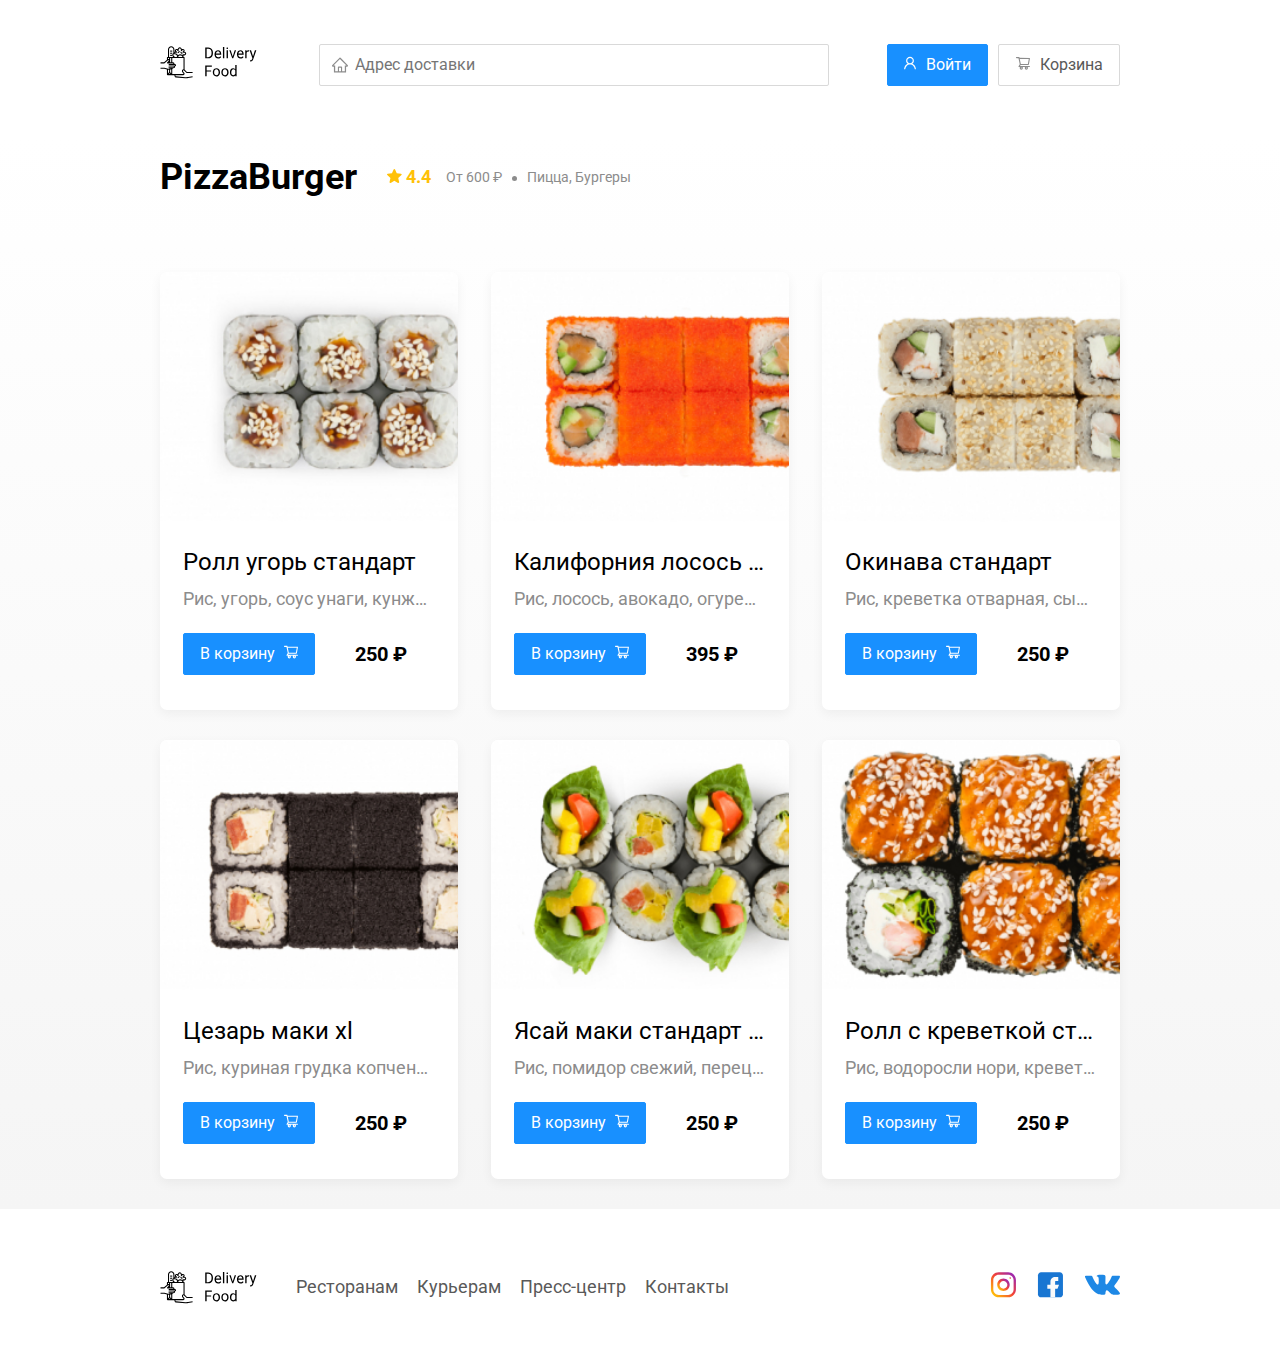
==== restaurant.html @ ac610795 "created restaurant.html" ====
<!DOCTYPE html>
<html lang="ru">
  <head>
    <meta charset="UTF-8" />
    <meta http-equiv="X-UA-Compatible" content="IE=edge" />
    <meta name="viewport" content="width=device-width, initial-scale=1.0" />
    <link rel="stylesheet" href="css/style.css" />
    <link rel="preconnect" href="https://fonts.googleapis.com" />
    <link rel="preconnect" href="https://fonts.gstatic.com" crossorigin />
    <link
      href="https://fonts.googleapis.com/css2?family=Roboto:wght@400;700&display=swap"
      rel="stylesheet"
    />
    <link rel="stylesheet" href="css\normalize.css" />
    <title>PizzaBurger - доставка еды на дом</title>
  </head>
  <body>
    <div class="container">
      <header class="header">
        <a href="index.html" class="logo">
          <img src="img\logo.svg" alt="Logo" class="logo" />
        </a>
        <input
          type="text"
          class="input input-address"
          placeholder="Адрес доставки"
        />
        <div class="buttons">
          <button class="button button-primary">
            <img src="img/user.svg" alt="User" class="button-icon" />
            <span class="button-text">Войти</span>
          </button>
          <button class="button">
            <img
              src="img/shopping-card.svg"
              alt="Shopping card"
              class="button-icon"
            />
            <span class="button-text">Корзина</span>
          </button>
        </div>
      </header>
    </div>
    <!-- /.container -->

    <main class="main">
      <div class="container">

        <sectiom class="restaurants">
          <div class="section-heading">
            <h2 class="section-title">PizzaBurger</h2>
            <div class="card-info">
              <div class="rating">
                <img
                  src="img/rating.svg"
                  alt="Rating"
                  class="rating-star"
                />
                4.4
              </div>
              <div class="price">От 600 ₽</div>
              <div class="category">Пицца, Бургеры</div>
            </div>
            <!-- /.card-info -->
          </div>
          <div class="cards">
            <div class="card">
              <img src="img/roll-ugor-standart.jpg" alt="Image" class="card-image" />
              <div class="card-text">
                <div class="card-heading">
                  <h3 class="card-title card-title-reg">Ролл угорь стандарт</h3>
                </div>
                <!-- /.card-heading -->
                <div class="card-info">
                  <div class="ingredients">Рис, угорь, соус унаги, кунжут, водоросли нори.</div>
                </div>
                <!-- /.card-info -->
                <div class="card-buttons">
                  <button class="button button-primary">
                    <span class="button-card-text">В корзину</span>
                    <img src="img/shopping-card-white.svg" alt="Shopping-card" class="button-card-image">
                  </button>
                  <strong class="card-price-bold">250 ₽</strong>
                </div>
              </div>
            </div>
            <!-- /.card -->

            <div class="card">
              <img src="img/california-losos-standart.jpg" alt="Image" class="card-image" />
              <div class="card-text">
                <div class="card-heading">
                  <h3 class="card-title card-title-reg">Калифорния лосось стандарт</h3>
                </div>
                <!-- /.card-heading -->
                <div class="card-info">
                  <div class="ingredients">Рис, лосось, авокадо, огурец, майонез, икра масаго, водоросли нори.</div>
                </div>
                <!-- /.card-info -->
                <div class="card-buttons">
                  <button class="button button-primary">
                    <span class="button-card-text">В корзину</span>
                    <img src="img/shopping-card-white.svg" alt="Shopping-card" class="button-card-image">
                  </button>
                  <strong class="card-price-bold">395 ₽</strong>
                </div>
              </div>
            </div>
            <!-- /.card -->

            <div class="card">
              <img src="img/okinava-standart.jpg" alt="Image" class="card-image" />
              <div class="card-text">
                <div class="card-heading">
                  <h3 class="card-title card-title-reg">Окинава стандарт</h3>
                </div>
                <!-- /.card-heading -->
                <div class="card-info">
                  <div class="ingredients"> Рис, креветка отварная, сыр сливочный, лосось, огурец свежий.</div>
                </div>
                <!-- /.card-info -->
                <div class="card-buttons">
                  <button class="button button-primary">
                    <span class="button-card-text">В корзину</span>
                    <img src="img/shopping-card-white.svg" alt="Shopping-card" class="button-card-image">
                  </button>
                  <strong class="card-price-bold">250 ₽</strong>
                </div>
              </div>
            </div>
            <!-- /.card -->

            <div class="card">
              <img src="img/caesar-maki-xl.jpg" alt="Image" class="card-image" />
              <div class="card-text">
                <div class="card-heading">
                  <h3 class="card-title card-title-reg">Цезарь маки хl</h3>
                </div>
                <!-- /.card-heading -->
                <div class="card-info">
                  <div class="ingredients">Рис, куриная грудка копченая, икра масаго, томат, айсберг, соус цезарь.</div>
                </div>
                <!-- /.card-info -->
                <div class="card-buttons">
                  <button class="button button-primary">
                    <span class="button-card-text">В корзину</span>
                    <img src="img/shopping-card-white.svg" alt="Shopping-card" class="button-card-image">
                  </button>
                  <strong class="card-price-bold">250 ₽</strong>
                </div>
              </div>
            </div>
            <!-- /.card -->

            <div class="card">
              <img src="img/yasay-maki-standart.jpg" alt="Image" class="card-image" />
              <div class="card-text">
                <div class="card-heading">
                  <h3 class="card-title card-title-reg">Ясай маки стандарт 185 г</h3>
                </div>
                <!-- /.card-heading -->
                <div class="card-info">
                  <div class="ingredients">Рис, помидор свежий, перец болгарский, авокадо, огурец, айсберг.</div>
                </div>
                <!-- /.card-info -->
                <div class="card-buttons">
                  <button class="button button-primary">
                    <span class="button-card-text">В корзину</span>
                    <img src="img/shopping-card-white.svg" alt="Shopping-card" class="button-card-image">
                  </button>
                  <strong class="card-price-bold">250 ₽</strong>
                </div>
              </div>
            </div>
            <!-- /.card -->

            <div class="card">
              <img src="img/roll-s-krevetkoy-standart.jpg" alt="Image" class="card-image" />
              <div class="card-text">
                <div class="card-heading">
                  <h3 class="card-title card-title-reg">Ролл с креветкой стандарт</h3>
                </div>
                <!-- /.card-heading -->
                <div class="card-info">
                  <div class="ingredients">Рис, водоросли нори, креветки отварные, сыр сливочный, огурцы</div>
                </div>
                <!-- /.card-info -->
                <div class="card-buttons">
                  <button class="button button-primary">
                    <span class="button-card-text">В корзину</span>
                    <img src="img/shopping-card-white.svg" alt="Shopping-card" class="button-card-image">
                  </button>
                  <strong class="card-price-bold">250 ₽</strong>
                </div>
              </div>
            </div>
            <!-- /.card -->
          </div>
          <!-- /.cards -->
        </sectiom>
      </div>
      <!-- /.container -->
    </main>

    <footer class="footer">
      <div class="container">
        <div class="footer-block">
          <img src="img/logo.svg" alt="Logo" class="logo footer-logo" />
          <nav class="footer-nav">
            <a href="#" class="footer-link">Ресторанам </a>
            <a href="#" class="footer-link">Курьерам</a>
            <a href="#" class="footer-link">Пресс-центр</a>
            <a href="#" class="footer-link">Контакты</a>
          </nav>
          <div class="social-links">
            <a href="#" class="social-link"><img src="img/instagram.svg" alt="Instagram" /></a>
            <a href="#" class="social-link"><img src="img/fb.svg" alt="Facebook" /></a>
            <a href="#" class="social-link"><img src="img/vk.svg" alt="VK" /></a>
          </div>
          <!-- /.social-links -->
        </div>
        <!-- /.footer-block -->
      </div>
      <!-- /.container -->
    </footer>
  </body>
</html>
---- css/style.css ----
* {
  box-sizing: border-box;
}
body {
  font-family: 'Roboto', sans-serif;
  padding-top: 44px;
}
.container {
  max-width: 1200px;
  margin: auto;
}
.header {
  display: flex;
  align-items: center;
  justify-content: space-between;
  margin-bottom: 40px;
}
.input {
  background: #FFFFFF;
  border: 1px solid #D9D9D9;
  border-radius: 2px;
  font-size: 16px;
  line-height: 24px;
  padding: 8px;
  padding-left: 35px;
  background-repeat: no-repeat;
  background-position: left 11px center;
}
.input-address {
  flex: 0.8;
  background-image: url(../img/home.svg);
}
.input-search {
  width: 300px;
  background-image: url(../img/search.svg);
  margin-left: auto;
}
.buttons{
  display: flex;
  align-items: center;
}
.button {
  padding: 8px 16px;
  background: #FFFFFF;
  border: 1px solid #D9D9D9;
  box-sizing: border-box;
  box-shadow: 0px 0px 2px rgba(0, 0, 0, 0.0015);
  border-radius: 2px;
  color: #595959;
  font-size: 16px;
  line-height: 24px;
}
.button-primary {
  background: #1890FF;
  border: 1px solid #1890FF;
  color: #fff;
  margin-right: 10px;
}
.button-icon {
  margin-right: 6px;
}
.button-card-text {
  margin-right: 4px;
}
.promo {
  box-shadow: 0px 7px 12px rgba(158, 158, 163, 0.1);
  background: #FFF1B8 url(../img/promo-img.webp) no-repeat top -100px right -170px/ 760px;
  border-radius: 10px;
  padding: 68px 70px;
  margin-bottom: 56px;
  /* filter: drop-shadow(0px 7px 12px rgba(158, 158, 163, 0.1)); */
}
.promo-title {
  font-style: normal;
  font-weight: 700;
  font-size: 39px;
  line-height: 46px;
  color: #302C34;
  margin-top: 0;
  margin-bottom: 15px;
}
.promo-text {
  font-style: normal;
  font-weight: 400;
  font-size: 24px;
  line-height: 28px;
  color: #302C34;
  max-width: 538px;
  margin: 0;
}
.main {
  background: linear-gradient(180deg, rgba(245, 245, 245, 0) 1.04%, #F5F5F5 100%);
}
.section-heading {
  display: flex;
  align-items: center;
  /* justify-content: space-between; */
  margin-bottom: 44px;
}
.section-title {
  font-style: normal;
  font-weight: 700;
  font-size: 36px;
  line-height: 42px;
  color: #000000;
  /* margin: 0; */
  margin-right: 30px;
}
.cards {
  display: flex;
  align-items: flex-start;
  justify-content: space-between;
  flex-wrap: wrap;
}
.card {
  background: #FFFFFF;
  box-shadow: 0px 4px 12px rgba(0, 0, 0, 0.05);
  border-radius: 7px;
  overflow: hidden;
  margin-bottom: 30px;
  flex-basis: 31%;
  text-decoration: none;
}
.card-image {
  width: 384px;
  height: 250px;
  object-fit: cover;
}
.card-text {
  padding-top: 20px;
  padding-bottom: 35px;
  padding-left: 23px;
  padding-right: 23px;
}
.card-heading {
  display: flex;
  align-items: center;
  justify-content: space-between;
  margin-bottom: 10px;
}
.card-title {
  margin: 0;
  font-style: normal;
  font-weight: 700;
  font-size: 24px;
  line-height: 32px;
  color: #000000;
  text-overflow: ellipsis;
  overflow: hidden;
  white-space: nowrap;
  max-width: 260px;
}
.card-title-reg {
  max-width: 337px;
  font-weight: 400;
}
.card-tag {
  font-style: normal;
  font-weight: 400;
  font-size: 12px;
  line-height: 20px;
  color: #FFFFFF;
  background: #262626;
  border-radius: 2px;
  padding: 1px 8px;
}
.card-info {
  display: flex;
  align-items: center;
  flex-wrap: wrap;
}
.card-buttons {
  display: flex;
  align-items: center;
  margin-top: 24px;
}
.card-price-bold {
  font-style: normal;
  font-weight: 700;
  font-size: 20px;
  line-height: 32px;
  margin-left: 30px;
}
.rating {
  margin-right: 26px;
  font-style: normal;
  font-weight: 700;
  font-size: 18px;
  line-height: 32px;
  color: #FFC107;
}
.price, 
.category {
  font-style: normal;
  font-weight: 400;
  font-size: 18px;
  line-height: 32px;
  color: #8C8C8C;
}
.price {
  margin-right: 10px;
}
.ingredients {
  font-style: normal;
  font-weight: 400;
  font-size: 18px;
  line-height: 21px;
  color: #8C8C8C;
  text-overflow: ellipsis;
  overflow: hidden;
  white-space: nowrap;
  max-width: 100%;
}
.category {
  text-overflow: ellipsis;
  overflow: hidden;
  white-space: nowrap;
  max-width: 150px;
}
.price:after {
  content: "";
  width: 5px;
  height: 5px;
  background-color: #8C8C8C;
  display: inline-block;
  vertical-align: middle;
  border-radius: 50%;
  margin-left: 10px;
}
.footer {
  padding: 60px 0;
}
.footer-block {
  display: flex;
  align-items: center;
  justify-content: space-between;
}
.footer-nav {
  margin-left: 35px;
  margin-right: auto;
}
.footer-link {
  display: inline-block;
  font-style: normal;
  font-weight: 400;
  font-size: 18px;
  line-height: 21px;
  color: #595959;
  text-decoration: none;
}
.footer-link:not(:last-child) {
  margin-right: 15px;
}
.social-links {
  display: flex;
  align-items: center;
}
.social-link:not(:last-child) {
  margin-right: 21px;
}

@media (max-width: 1366px) {
  .container {
    max-width: 960px;
  }
  .promo {
    background-size: 700px;
  }
  .rating {
    margin-right: 15px;
  }
  .category, .price {
    font-size: 14px;
  }
}
@media (max-width: 992px) {
  .container {
    max-width: 750px;
  }
  .promo {
    padding: 50px;
    background-size: 450px;
  }
  .promo-text {
    font-size: 18px;
    max-width: 400px;
  }
  .card {
    flex-basis: 49%;
  }
  .footer-link {
    font-size: 16px;
  }
}
@media (max-width: 768px) {
  .container {
    max-width: 560px;
  }
  .button {
   font-size: 12px;
  }
  .card-info {
    flex-wrap: wrap;
  }
  .card .rating {
    flex-basis: 100%;
  }
  .card-title {
    font-size: 18px;
  }
  .promo {
    background-size: 300px;
    background-position: bottom right -150px;
  }
  .promo-title {
    font-size: 24px;
    line-height: 1.4;
    margin-bottom: 10px;
  }
  .category {
    max-width: 130px;
  }
}
@media (max-width: 578px) {
  .container {
    width: 90%;
  }
  .header {
    flex-wrap: wrap;
  }
  .input-address {
    margin-top: 15px;
    order: 5;
    flex: 1;
  }
  .promo {
    background-image: none;
  }
  .promo-title {
    margin-bottom: 10px;
  }
  .section-title {
    font-size: 20px
  }
  .card {
    flex-basis: 100%;
  }
  .card-image {
    width: 100%;
  }
  .footer {
    padding: 30px;
  }
  .footer-block {
    align-items: flex-start;
    justify-content: space-between;
  }
  .footer-nav {
    margin-left: 0;
    margin-right: 0;
    order: 0;
    display: flex;
    flex-direction: column;
  }
  .footer-logo {
    margin-right: 15px;
    order: 1;
  }
  .social-links {
    order: 2;
  }
}
@media (max-width: 480px) {
  .button-text {
    display: none;
  }
  .button-icon {
    margin: 0;
  }
  .button {
    min-height: 40px;
  }
  .promo {
    padding: 20px;
  }
  .section-heading {
    flex-wrap: wrap;
  }
  .footer-block {
    flex-wrap: wrap;
    flex-direction: column;
    align-items: center;
  }
  .footer-logo {
    order: 0;
    margin-bottom: 20px;
  }
  .footer-nav {
    margin-bottom: 20px;
    text-align: center;
  }
  .footer-link.footer-link:not(:last-child) {
    margin-right: 0;
  }
}
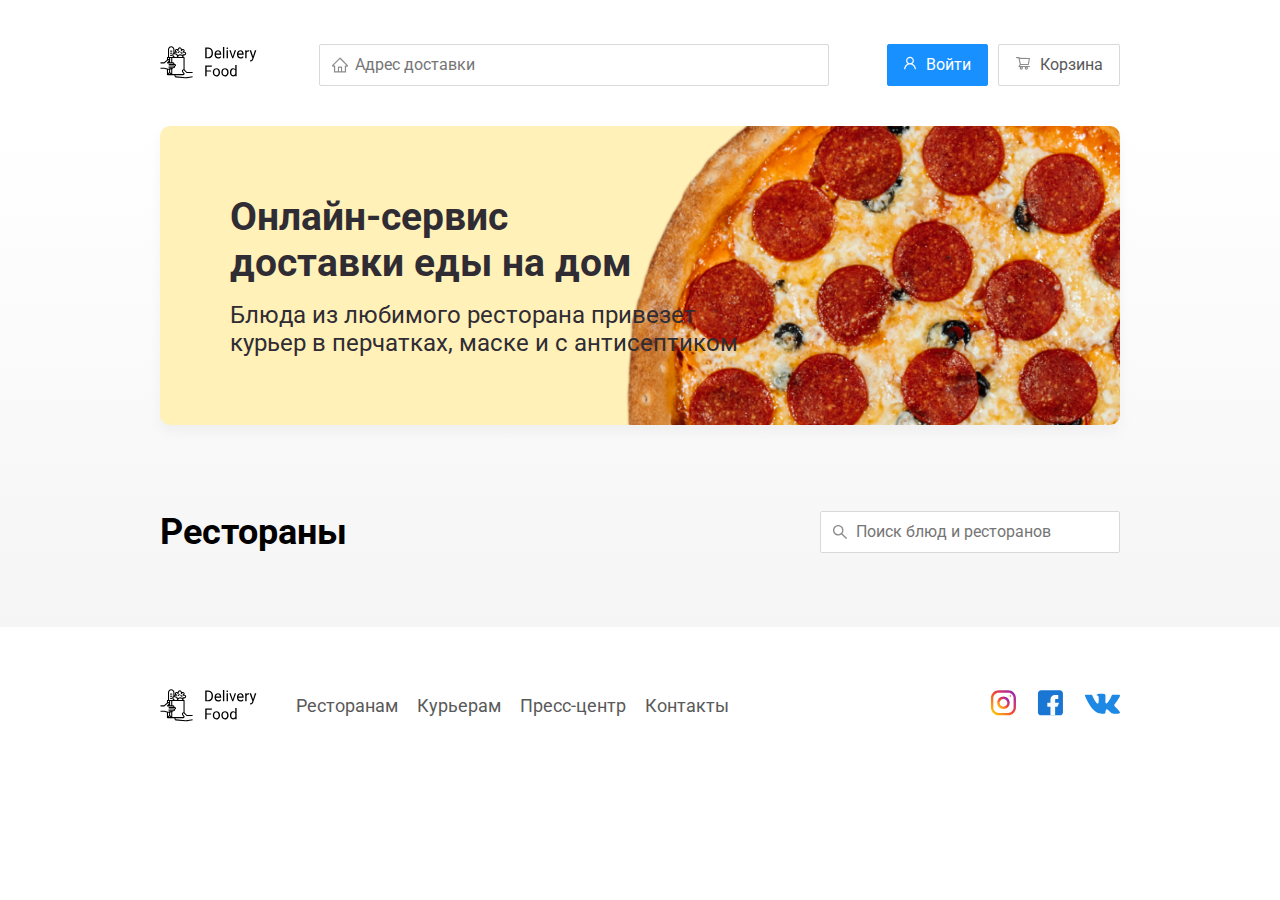
==== commit eb6cd018: "added backend emulation for cards" ====
--- a/restaurant.html
+++ b/restaurant.html
@@ -12,6 +12,8 @@
       rel="stylesheet"
     />
     <link rel="stylesheet" href="css\normalize.css" />
+    <link rel="stylesheet" href="css\animate.compat.css" />
+    <script src='js/menu.js' defer></script>
     <title>PizzaBurger - доставка еды на дом</title>
   </head>
   <body>
@@ -26,17 +28,22 @@
           placeholder="Адрес доставки"
         />
         <div class="buttons">
-          <button class="button button-primary">
+          <span class="user-name"></span>
+          <button class="button button-primary button-auth" id="auth-button">
             <img src="img/user.svg" alt="User" class="button-icon" />
             <span class="button-text">Войти</span>
           </button>
-          <button class="button">
+          <button class="button" id="card-button">
             <img
               src="img/shopping-card.svg"
               alt="Shopping card"
               class="button-icon"
             />
             <span class="button-text">Корзина</span>
+          </button>
+          <button class="button button-primary button-out">
+            <span class="button-text">Выйти</span>
+            <span class="button-out-svg"></span>
           </button>
         </div>
       </header>
@@ -45,156 +52,10 @@
 
     <main class="main">
       <div class="container">
-
         <sectiom class="restaurants">
           <div class="section-heading">
-            <h2 class="section-title">PizzaBurger</h2>
-            <div class="card-info">
-              <div class="rating">
-                <img
-                  src="img/rating.svg"
-                  alt="Rating"
-                  class="rating-star"
-                />
-                4.4
-              </div>
-              <div class="price">От 600 ₽</div>
-              <div class="category">Пицца, Бургеры</div>
-            </div>
-            <!-- /.card-info -->
           </div>
-          <div class="cards">
-            <div class="card">
-              <img src="img/roll-ugor-standart.jpg" alt="Image" class="card-image" />
-              <div class="card-text">
-                <div class="card-heading">
-                  <h3 class="card-title card-title-reg">Ролл угорь стандарт</h3>
-                </div>
-                <!-- /.card-heading -->
-                <div class="card-info">
-                  <div class="ingredients">Рис, угорь, соус унаги, кунжут, водоросли нори.</div>
-                </div>
-                <!-- /.card-info -->
-                <div class="card-buttons">
-                  <button class="button button-primary">
-                    <span class="button-card-text">В корзину</span>
-                    <img src="img/shopping-card-white.svg" alt="Shopping-card" class="button-card-image">
-                  </button>
-                  <strong class="card-price-bold">250 ₽</strong>
-                </div>
-              </div>
-            </div>
-            <!-- /.card -->
-
-            <div class="card">
-              <img src="img/california-losos-standart.jpg" alt="Image" class="card-image" />
-              <div class="card-text">
-                <div class="card-heading">
-                  <h3 class="card-title card-title-reg">Калифорния лосось стандарт</h3>
-                </div>
-                <!-- /.card-heading -->
-                <div class="card-info">
-                  <div class="ingredients">Рис, лосось, авокадо, огурец, майонез, икра масаго, водоросли нори.</div>
-                </div>
-                <!-- /.card-info -->
-                <div class="card-buttons">
-                  <button class="button button-primary">
-                    <span class="button-card-text">В корзину</span>
-                    <img src="img/shopping-card-white.svg" alt="Shopping-card" class="button-card-image">
-                  </button>
-                  <strong class="card-price-bold">395 ₽</strong>
-                </div>
-              </div>
-            </div>
-            <!-- /.card -->
-
-            <div class="card">
-              <img src="img/okinava-standart.jpg" alt="Image" class="card-image" />
-              <div class="card-text">
-                <div class="card-heading">
-                  <h3 class="card-title card-title-reg">Окинава стандарт</h3>
-                </div>
-                <!-- /.card-heading -->
-                <div class="card-info">
-                  <div class="ingredients"> Рис, креветка отварная, сыр сливочный, лосось, огурец свежий.</div>
-                </div>
-                <!-- /.card-info -->
-                <div class="card-buttons">
-                  <button class="button button-primary">
-                    <span class="button-card-text">В корзину</span>
-                    <img src="img/shopping-card-white.svg" alt="Shopping-card" class="button-card-image">
-                  </button>
-                  <strong class="card-price-bold">250 ₽</strong>
-                </div>
-              </div>
-            </div>
-            <!-- /.card -->
-
-            <div class="card">
-              <img src="img/caesar-maki-xl.jpg" alt="Image" class="card-image" />
-              <div class="card-text">
-                <div class="card-heading">
-                  <h3 class="card-title card-title-reg">Цезарь маки хl</h3>
-                </div>
-                <!-- /.card-heading -->
-                <div class="card-info">
-                  <div class="ingredients">Рис, куриная грудка копченая, икра масаго, томат, айсберг, соус цезарь.</div>
-                </div>
-                <!-- /.card-info -->
-                <div class="card-buttons">
-                  <button class="button button-primary">
-                    <span class="button-card-text">В корзину</span>
-                    <img src="img/shopping-card-white.svg" alt="Shopping-card" class="button-card-image">
-                  </button>
-                  <strong class="card-price-bold">250 ₽</strong>
-                </div>
-              </div>
-            </div>
-            <!-- /.card -->
-
-            <div class="card">
-              <img src="img/yasay-maki-standart.jpg" alt="Image" class="card-image" />
-              <div class="card-text">
-                <div class="card-heading">
-                  <h3 class="card-title card-title-reg">Ясай маки стандарт 185 г</h3>
-                </div>
-                <!-- /.card-heading -->
-                <div class="card-info">
-                  <div class="ingredients">Рис, помидор свежий, перец болгарский, авокадо, огурец, айсберг.</div>
-                </div>
-                <!-- /.card-info -->
-                <div class="card-buttons">
-                  <button class="button button-primary">
-                    <span class="button-card-text">В корзину</span>
-                    <img src="img/shopping-card-white.svg" alt="Shopping-card" class="button-card-image">
-                  </button>
-                  <strong class="card-price-bold">250 ₽</strong>
-                </div>
-              </div>
-            </div>
-            <!-- /.card -->
-
-            <div class="card">
-              <img src="img/roll-s-krevetkoy-standart.jpg" alt="Image" class="card-image" />
-              <div class="card-text">
-                <div class="card-heading">
-                  <h3 class="card-title card-title-reg">Ролл с креветкой стандарт</h3>
-                </div>
-                <!-- /.card-heading -->
-                <div class="card-info">
-                  <div class="ingredients">Рис, водоросли нори, креветки отварные, сыр сливочный, огурцы</div>
-                </div>
-                <!-- /.card-info -->
-                <div class="card-buttons">
-                  <button class="button button-primary">
-                    <span class="button-card-text">В корзину</span>
-                    <img src="img/shopping-card-white.svg" alt="Shopping-card" class="button-card-image">
-                  </button>
-                  <strong class="card-price-bold">250 ₽</strong>
-                </div>
-              </div>
-            </div>
-            <!-- /.card -->
+          <div class="cards cards-menu">
           </div>
           <!-- /.cards -->
         </sectiom>
@@ -213,9 +74,15 @@
             <a href="#" class="footer-link">Контакты</a>
           </nav>
           <div class="social-links">
-            <a href="#" class="social-link"><img src="img/instagram.svg" alt="Instagram" /></a>
-            <a href="#" class="social-link"><img src="img/fb.svg" alt="Facebook" /></a>
-            <a href="#" class="social-link"><img src="img/vk.svg" alt="VK" /></a>
+            <a href="#" class="social-link"
+              ><img src="img/instagram.svg" alt="Instagram"
+            /></a>
+            <a href="#" class="social-link"
+              ><img src="img/fb.svg" alt="Facebook"
+            /></a>
+            <a href="#" class="social-link"
+              ><img src="img/vk.svg" alt="VK"
+            /></a>
           </div>
           <!-- /.social-links -->
         </div>
@@ -223,5 +90,101 @@
       </div>
       <!-- /.container -->
     </footer>
+
+    <div class="modal modal-card">
+      <div class="modal-dialog">
+        <div class="modal-header">
+          <h3 class="modal-title">Корзина</h3>
+          <button class="close close-card">&times;</button>
+        </div>
+        <!-- /.modal-header -->
+        <div class="modal-body">
+          <div class="food-row">
+            <span class="food-name">Ролл угорь стандарт</span>
+            <strong class="food-price">250 ₽</strong>
+            <div class="food-counter">
+              <button class="counter-button">-</button>
+              <span class="counter">1</span>
+              <button class="counter-button">+</button>
+            </div>
+          </div>
+          <div class="food-row">
+            <span class="food-name">Ролл угорь стандарт</span>
+            <strong class="food-price">250 ₽</strong>
+            <div class="food-counter">
+              <button class="counter-button">-</button>
+              <span class="counter">1</span>
+              <button class="counter-button">+</button>
+            </div>
+          </div>
+          <div class="food-row">
+            <span class="food-name">Ролл угорь стандарт</span>
+            <strong class="food-price">250 ₽</strong>
+            <div class="food-counter">
+              <button class="counter-button">-</button>
+              <span class="counter">1</span>
+              <button class="counter-button">+</button>
+            </div>
+          </div>
+          <div class="food-row">
+            <span class="food-name">Ролл угорь стандарт</span>
+            <strong class="food-price">250 ₽</strong>
+            <div class="food-counter">
+              <button class="counter-button">-</button>
+              <span class="counter">1</span>
+              <button class="counter-button">+</button>
+            </div>
+          </div>
+          <div class="food-row">
+            <span class="food-name">Ролл угорь стандарт</span>
+            <strong class="food-price">250 ₽</strong>
+            <div class="food-counter">
+              <button class="counter-button">-</button>
+              <span class="counter">1</span>
+              <button class="counter-button">+</button>
+            </div>
+          </div>
+          <!-- /.foods-row -->
+        </div>
+        <!-- /.modal-body -->
+        <div class="modal-footer">
+          <span class="modal-pricetag">1250 ₽</span>
+          <div class="footer-buttons">
+            <button class="button button-primary">Оформить заказ</button>
+            <button class="button">Отмена</button>
+          </div>
+        </div>
+        <!-- /.modal-footer -->
+      </div>
+      <!-- /.modal-dialog -->
+    </div>
+    <div class="modal modal-auth">
+      <div class="modal-dialog modal-dialog-auth">
+        <button class="close close-auth">&times;</button>
+        <form id="logInForm">
+          <fieldset class="modal-body modal-body-auth">
+            <legend class="modal-title">Авторизация</legend>
+            <label class="label-auth">
+              <span>Логин</span>
+              <input id="login" type="text">
+            </label>
+            <label class="label-auth">
+              <span>Пароль</span>
+              <input id="password" type="password">
+            </label>
+          </fieldset>
+          <!-- /.modal-body -->
+          <div class="modal-footer modal-footer-auth">
+            <div class="footer-buttons">
+              <button class="button button-primary button-login" type="submit">Войти</button>
+            </div>
+          </div>
+        </form>
+        <!-- /.modal-footer -->
+      </div>
+      <!-- /.modal-dialog -->
+    </div>
+    <script src="js/wow.min.js"></script>
+    <script src="js/auth.js"></script>
   </body>
 </html>
--- a/css/style.css
+++ b/css/style.css
@@ -39,6 +39,12 @@
   display: flex;
   align-items: center;
 }
+.user-name {
+  display: none;
+  margin-right: 20px;
+  font-weight: bold;
+  font-size: 18px;
+}
 .button {
   padding: 8px 16px;
   background: #FFFFFF;
@@ -56,6 +62,10 @@
   color: #fff;
   margin-right: 10px;
 }
+.button-out {
+  display: none;
+  margin: 0 5px;
+}
 .button-icon {
   margin-right: 6px;
 }
@@ -201,6 +211,7 @@
   margin-right: 10px;
 }
 .ingredients {
+  position: relative ;
   font-style: normal;
   font-weight: 400;
   font-size: 18px;
@@ -259,6 +270,141 @@
   margin-right: 21px;
 }
 
+.modal {
+  position: fixed;
+  left: 0;
+  top: 0;
+  width: 100%;
+  height: 100%;
+  background: rgba(0, 0, 0, 0.4);
+  display: none;
+}
+.is-open{
+  display: flex;
+}
+.modal-dialog {
+  margin: auto;
+  max-width: 780px;
+  width: 95%;
+  /* min-height: 552px; */
+  background: #FFFFFF;
+  border-radius: 5px;
+  padding: 40px 45px;
+}
+.modal-dialog-auth {
+  width: auto;
+  position: relative;
+}
+.modal-header {
+  display: flex;
+  align-items: center;
+  justify-content: space-between;
+  margin-bottom: 45px;
+}
+.modal-title {
+  margin: 0;
+  font-style: normal;
+  font-weight: 700;
+  font-size: 36px;
+  line-height: 42px;
+  color: #000000;
+}
+.close {
+  font-size: 36px;
+  border: none;
+  background-color: transparent;
+}
+.close-auth {
+  position: absolute;
+  top: 10px;
+  right: 20px;
+}
+.modal-body {
+  margin-bottom: 52px;
+}
+.modal-body-auth {
+  margin-bottom: 22px;
+}
+.label-auth {
+  display: block;
+  margin: 30px;
+}
+.label-auth span {
+  width: 80px;
+  display: inline-block;
+}
+.food-row {
+  display: flex;
+  align-items: flex-start;
+  justify-content: space-between;
+  padding-bottom: 8px;
+  border-bottom: 1px solid #D9D9D9;
+  margin-bottom: 15px;
+}
+.food-name {
+  font-style: normal;
+  font-weight: 400;
+  font-size: 18px;
+  line-height: 32px;
+}
+.food-price {
+  margin-left: auto;
+  margin-right: 47px;
+  font-style: normal;
+  font-weight: 700;
+  font-size: 20px;
+  line-height: 32px;
+}
+.food-counter {
+  display: flex;
+  align-items: center;
+}
+.counter-button {
+  display: flex;
+  align-items: center;
+  justify-content: center;
+  width: 39px;
+  height: 32px;
+  background: #FFFFFF;
+  border: 1px solid #40A9FF;
+  box-sizing: border-box;
+  border-radius: 2px;
+  font-style: normal;
+  font-weight: 400;
+  font-size: 14px;
+  line-height: 22px;
+  color: #40A9FF;
+}
+.counter {
+  font-style: normal;
+  font-weight: 400;
+  font-size: 16px;
+  line-height: 24px;
+  margin-left: 10px;
+  margin-right: 10px;
+}
+.modal-footer {
+  display: flex;
+  align-items: center;
+  justify-content: space-between;
+}
+.modal-footer-auth {
+  justify-content: center;
+}
+.footer-buttons {
+  display: flex;
+  align-items: center;
+}
+.modal-pricetag {
+  background: #262626;
+  border-radius: 5px;
+  font-weight: 700;
+  font-size: 20px;
+  line-height: 23px;
+  color: #FAFAFA;
+  padding: 15px 20px;
+}
+
 @media (max-width: 1366px) {
   .container {
     max-width: 960px;
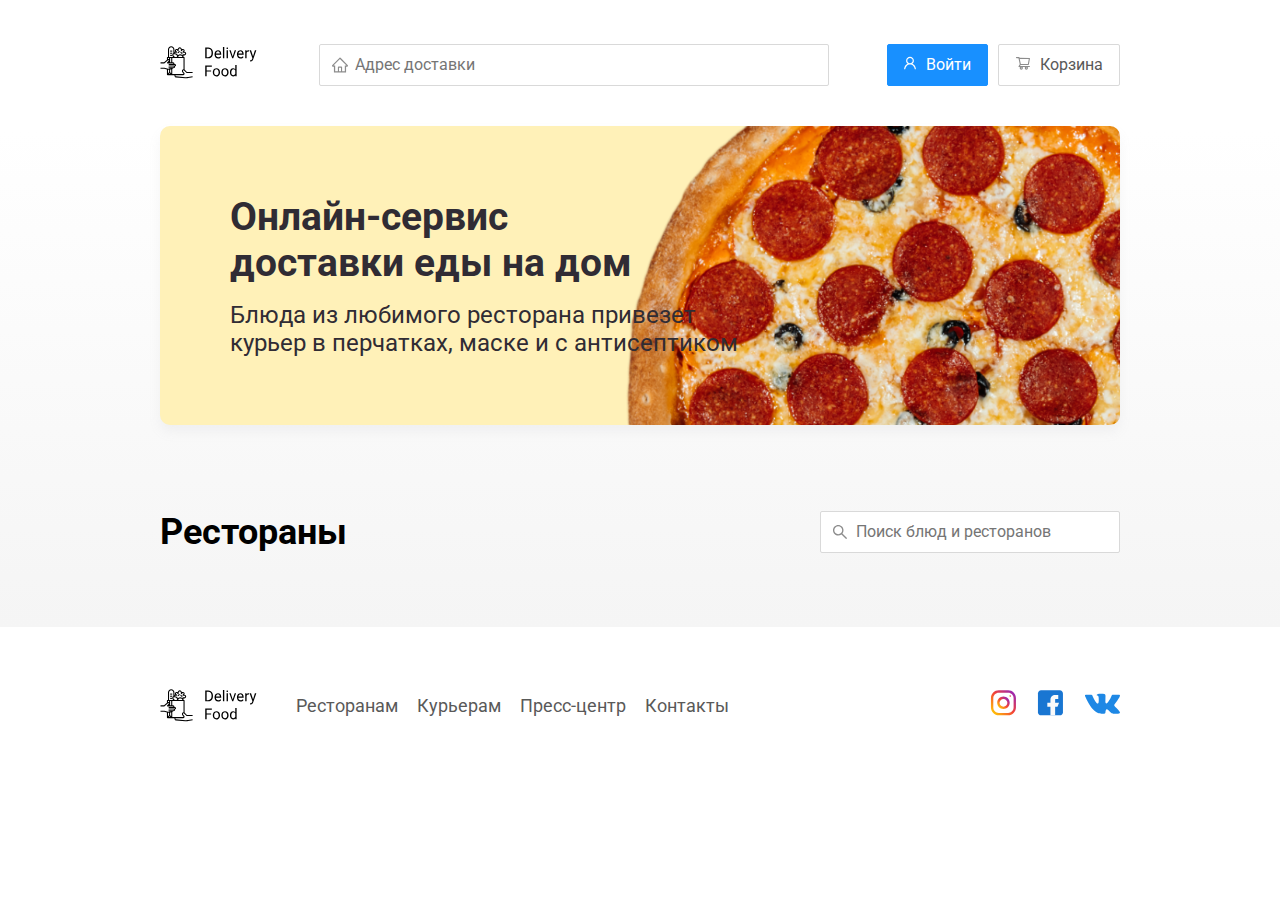
==== commit 356ae57d: "added cart logic" ====
--- a/restaurant.html
+++ b/restaurant.html
@@ -14,6 +14,7 @@
     <link rel="stylesheet" href="css\normalize.css" />
     <link rel="stylesheet" href="css\animate.compat.css" />
     <script src='js/menu.js' defer></script>
+    <script src='js/cart.js' defer></script>
     <title>PizzaBurger - доставка еды на дом</title>
   </head>
   <body>
@@ -33,7 +34,7 @@
             <img src="img/user.svg" alt="User" class="button-icon" />
             <span class="button-text">Войти</span>
           </button>
-          <button class="button" id="card-button">
+          <button class="button button-card" id="card-button">
             <img
               src="img/shopping-card.svg"
               alt="Shopping card"
@@ -99,52 +100,6 @@
         </div>
         <!-- /.modal-header -->
         <div class="modal-body">
-          <div class="food-row">
-            <span class="food-name">Ролл угорь стандарт</span>
-            <strong class="food-price">250 ₽</strong>
-            <div class="food-counter">
-              <button class="counter-button">-</button>
-              <span class="counter">1</span>
-              <button class="counter-button">+</button>
-            </div>
-          </div>
-          <div class="food-row">
-            <span class="food-name">Ролл угорь стандарт</span>
-            <strong class="food-price">250 ₽</strong>
-            <div class="food-counter">
-              <button class="counter-button">-</button>
-              <span class="counter">1</span>
-              <button class="counter-button">+</button>
-            </div>
-          </div>
-          <div class="food-row">
-            <span class="food-name">Ролл угорь стандарт</span>
-            <strong class="food-price">250 ₽</strong>
-            <div class="food-counter">
-              <button class="counter-button">-</button>
-              <span class="counter">1</span>
-              <button class="counter-button">+</button>
-            </div>
-          </div>
-          <div class="food-row">
-            <span class="food-name">Ролл угорь стандарт</span>
-            <strong class="food-price">250 ₽</strong>
-            <div class="food-counter">
-              <button class="counter-button">-</button>
-              <span class="counter">1</span>
-              <button class="counter-button">+</button>
-            </div>
-          </div>
-          <div class="food-row">
-            <span class="food-name">Ролл угорь стандарт</span>
-            <strong class="food-price">250 ₽</strong>
-            <div class="food-counter">
-              <button class="counter-button">-</button>
-              <span class="counter">1</span>
-              <button class="counter-button">+</button>
-            </div>
-          </div>
-          <!-- /.foods-row -->
         </div>
         <!-- /.modal-body -->
         <div class="modal-footer">
--- a/css/style.css
+++ b/css/style.css
@@ -62,6 +62,11 @@
   color: #fff;
   margin-right: 10px;
 }
+.counter-button:hover {
+  background: #40a9ff;
+  border: 1px solid #ffffff;
+  color: #ffffff;
+}
 .button-out {
   display: none;
   margin: 0 5px;
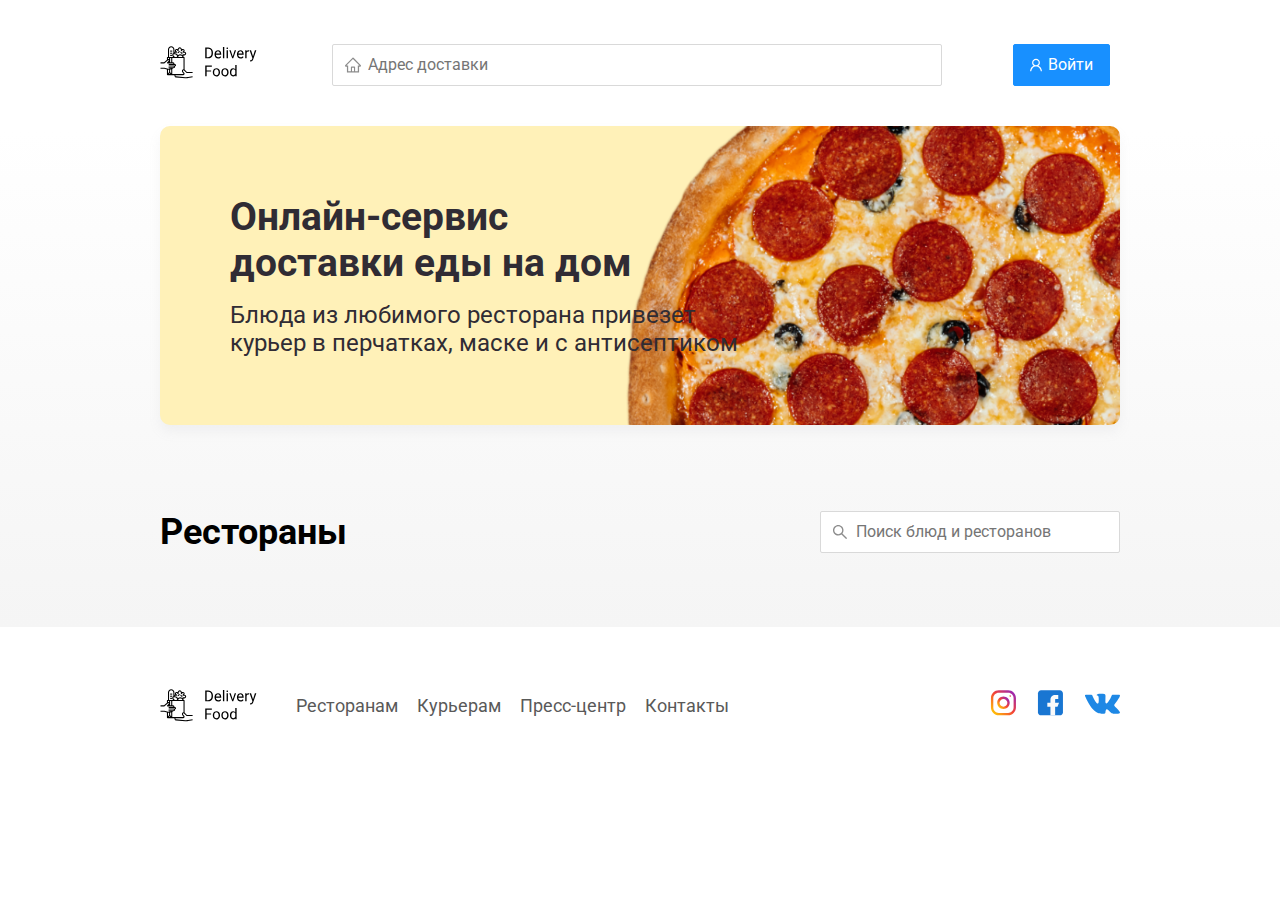
==== commit 4a158b86: "fixed bugs" ====
--- a/restaurant.html
+++ b/restaurant.html
@@ -31,15 +31,17 @@
         <div class="buttons">
           <span class="user-name"></span>
           <button class="button button-primary button-auth" id="auth-button">
-            <img src="img/user.svg" alt="User" class="button-icon" />
+            <!-- <img src="img/user.svg" alt="User" class="button-icon" /> -->
+            <span class="button-auth-svg"></span>
             <span class="button-text">Войти</span>
           </button>
-          <button class="button button-card" id="card-button">
-            <img
+          <button class="button button-cart" id="cart-button" style="display: none;">
+            <!-- <img
               src="img/shopping-card.svg"
               alt="Shopping card"
               class="button-icon"
-            />
+            /> -->
+            <span class="button-cart-svg"></span>
             <span class="button-text">Корзина</span>
           </button>
           <button class="button button-primary button-out">
@@ -92,18 +94,18 @@
       <!-- /.container -->
     </footer>
 
-    <div class="modal modal-card">
+    <div class="modal modal-cart">
       <div class="modal-dialog">
         <div class="modal-header">
           <h3 class="modal-title">Корзина</h3>
-          <button class="close close-card">&times;</button>
+          <button class="close close-cart">&times;</button>
         </div>
         <!-- /.modal-header -->
         <div class="modal-body">
         </div>
         <!-- /.modal-body -->
         <div class="modal-footer">
-          <span class="modal-pricetag">1250 ₽</span>
+          <span class="modal-pricetag">0 ₽</span>
           <div class="footer-buttons">
             <button class="button button-primary">Оформить заказ</button>
             <button class="button">Отмена</button>
--- a/css/style.css
+++ b/css/style.css
@@ -46,6 +46,8 @@
   font-size: 18px;
 }
 .button {
+  display: flex;
+  align-items: center;
   padding: 8px 16px;
   background: #FFFFFF;
   border: 1px solid #D9D9D9;
@@ -56,12 +58,40 @@
   font-size: 16px;
   line-height: 24px;
 }
+.button:hover {
+  cursor: pointer;
+  background: #1890ff;
+  border: 1px solid #1890ff;
+  color: #fff;
+}
 .button-primary {
   background: #1890FF;
   border: 1px solid #1890FF;
   color: #fff;
   margin-right: 10px;
 }
+.button-primary:hover {
+  cursor: pointer;
+  background: #ffffff;
+  border: 1px solid #d9d9d9;
+  color: #595959;
+}
+.button-auth {
+  background-position: 20px 13px;
+}
+.button-primary .button-auth-svg {
+  width: 12px;
+  height: 24px;
+  margin-right: 6px;
+  background-color: #fff;
+  /* -webkit-mask: url("../img/user.svg") no-repeat 50% 50%; */
+  mask: url("../img/user.svg") no-repeat 50% 50%;
+  background-repeat: no-repeat;
+}
+
+.button-primary:hover .button-auth-svg {
+  background-color: #595959;
+}
 .counter-button:hover {
   background: #40a9ff;
   border: 1px solid #ffffff;
@@ -74,8 +104,29 @@
 .button-icon {
   margin-right: 6px;
 }
-.button-card-text {
+.button-cart-text {
   margin-right: 4px;
+}
+.button .button-cart-svg {
+  width: 15px;
+  height: 24px;
+  margin-right: 6px;
+  background-color: #595959;
+  /* -webkit-mask: url("../img/icon/shopping-cart.svg") no-repeat 50% 50%; */
+  mask: url("../img/shopping-cart.svg") no-repeat 50% 50%;
+  background-repeat: no-repeat;
+}
+
+.button-primary .button-cart-svg {
+  background-color: #fff;
+}
+
+.button:hover .button-cart-svg {
+  background-color: #fff;
+}
+
+.button-primary:hover .button-cart-svg {
+  background-color: #595959;
 }
 .promo {
   box-shadow: 0px 7px 12px rgba(158, 158, 163, 0.1);
